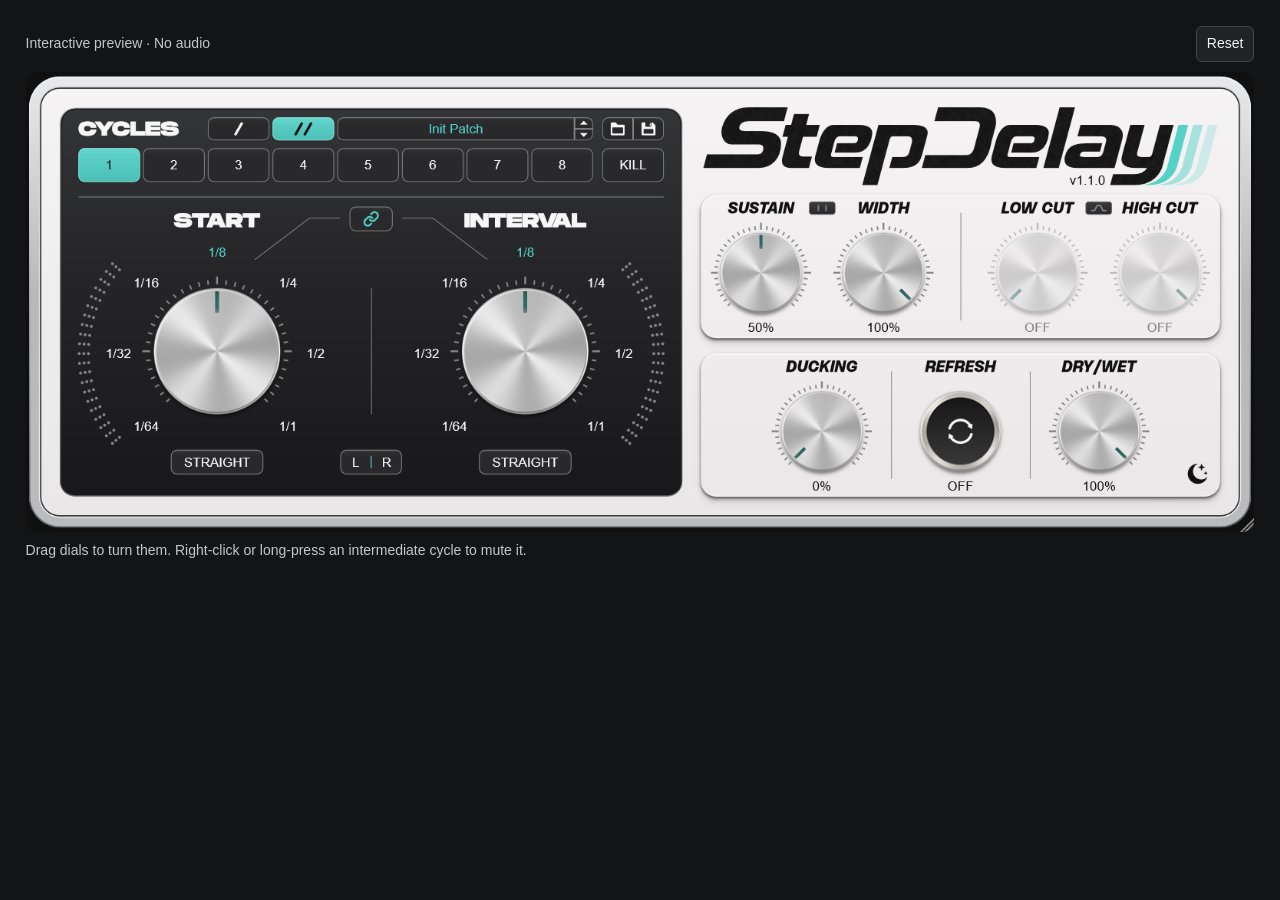
==== StepDelay/index.html @ ef7a7d8e "Add files via upload" ====
<!doctype html>
<html lang="en">
<head>
  <meta charset="utf-8">
  <meta name="viewport" content="width=device-width, initial-scale=1">
  <meta name="theme-color" content="#131415">
  <title>StepDelay Interactive Preview</title>
  <meta name="description" content="Explore the StepDelay interface by Stolen Valor.">
  <link rel="stylesheet" href="style.css">
  <script defer src="assets/native.js"></script>
  <script defer src="demo.js"></script>
</head>
<body>
  <main class="demo" aria-label="StepDelay interactive preview">
    <header class="toolbar">
      <p>Interactive preview <span aria-hidden="true">·</span> No audio</p>
      <div class="tools">
        <button type="button" id="size" aria-pressed="false">Enlarge controls</button>
        <button type="button" id="reset">Reset</button>
      </div>
    </header>
    <div class="viewport" id="viewport">
      <div class="instrument" id="instrument" aria-busy="true" inert>
        <img id="poster" src="assets/light-base.webp" width="1600" height="600" alt="StepDelay plug-in interface" draggable="false">
        <canvas id="panel" width="1600" height="600" aria-hidden="true" hidden></canvas>
        <div id="controls" class="controls"></div>
      </div>
    </div>
    <p class="help" id="gesture-help">Drag dials to turn them. Right-click or long-press an intermediate cycle to mute it.</p>
    <p id="status" role="status" class="status" hidden></p>
    <noscript><p class="help">Enable JavaScript to use the preview controls.</p></noscript>
    <div id="popup" class="popup" hidden></div>
    <input id="preset-file" type="file" accept=".stepdelay" hidden>
  </main>
</body>
</html>
---- StepDelay/style.css ----
:root {
  color-scheme: dark;
  background: #131415;
  color: #f2f3f3;
  font: 100%/1.4 "Segoe UI", Arial, sans-serif;
  --accent: #54d2c8;
}
* { box-sizing: border-box; }
body { margin: 0; }
[hidden] { display: none !important; }
button, input { font: inherit; }
button { color: inherit; cursor: pointer; }
.demo {
  width: min(100%, 1440px);
  margin: 0 auto;
  padding: clamp(12px, 2vw, 28px);
}
.toolbar, .tools { display: flex; align-items: center; }
.toolbar { justify-content: space-between; gap: 12px; margin-bottom: 10px; }
.toolbar p, .help, .status { margin: 0; color: #c3c8c8; }
.toolbar p { font-size: .875rem; }
.tools { gap: 6px; flex-shrink: 0; }
.tools button {
  background: #202224;
  border: 1px solid #414749;
  border-radius: 6px;
  min-height: 36px;
  padding: 5px 10px;
  font-size: .875rem;
}
.tools button:hover, .tools button[aria-pressed="true"] { border-color: var(--accent); }
.viewport { overflow-x: auto; border-radius: 10px; }
.viewport.enlarged .instrument { min-width: 800px; }
@media (min-width: 856px) {
  #size { display: none; }
}
.instrument { width: 100%; position: relative; aspect-ratio: 8 / 3; }
.instrument img, .instrument canvas, .controls {
  position: absolute;
  inset: 0;
  width: 100%;
  height: 100%;
}
.instrument img, .instrument canvas { user-select: none; }
.hotspot {
  position: absolute;
  padding: 0;
  background: transparent;
  border: 0;
  border-radius: 5px;
  color: transparent;
  touch-action: manipulation;
}
.hotspot[role="slider"] { cursor: ns-resize; touch-action: none; }
.hotspot[data-cycle] { touch-action: none; }
.hotspot:disabled { cursor: default; }
.hotspot:not(:disabled):hover { background: rgb(255 255 255 / .06); }
.hotspot:active { background: rgb(0 0 0 / .12); }
.hotspot.round { border-radius: 50%; }
:focus-visible { outline: 2px solid var(--accent); outline-offset: 2px; }
.help { font-size: .875rem; margin-top: 9px; }
.status { font-size: .875rem; margin-top: 6px; }
.popup {
  position: fixed;
  z-index: 2;
  min-width: 132px;
  max-width: calc(100% - 16px);
  max-height: min(360px, calc(100dvh - 16px));
  overflow-y: auto;
  padding: 4px;
  border: 1px solid #626466;
  border-radius: 7px;
  background: #202123;
  box-shadow: 0 8px 22px #0008;
}
.popup button, .popup input {
  display: block;
  width: 100%;
  min-height: 34px;
  padding: 5px 10px;
  border: 0;
  border-radius: 4px;
  background: transparent;
  text-align: left;
}
.popup input { background: #151617; border: 1px solid #555; color: inherit; }
.popup button:hover, .popup button:focus-visible { background: #393c3f; }
.popup button[aria-pressed="true"] { color: #a7eee8; }
.popup form { min-width: 148px; padding: 4px; }
.popup form label { display: block; margin-bottom: 6px; }
@media (max-width: 520px) {
  .demo { padding: 8px; }
  .toolbar { flex-wrap: wrap; gap: 5px; }
  .toolbar p, .help { font-size: .8125rem; }
  .tools button { min-height: 38px; }
}
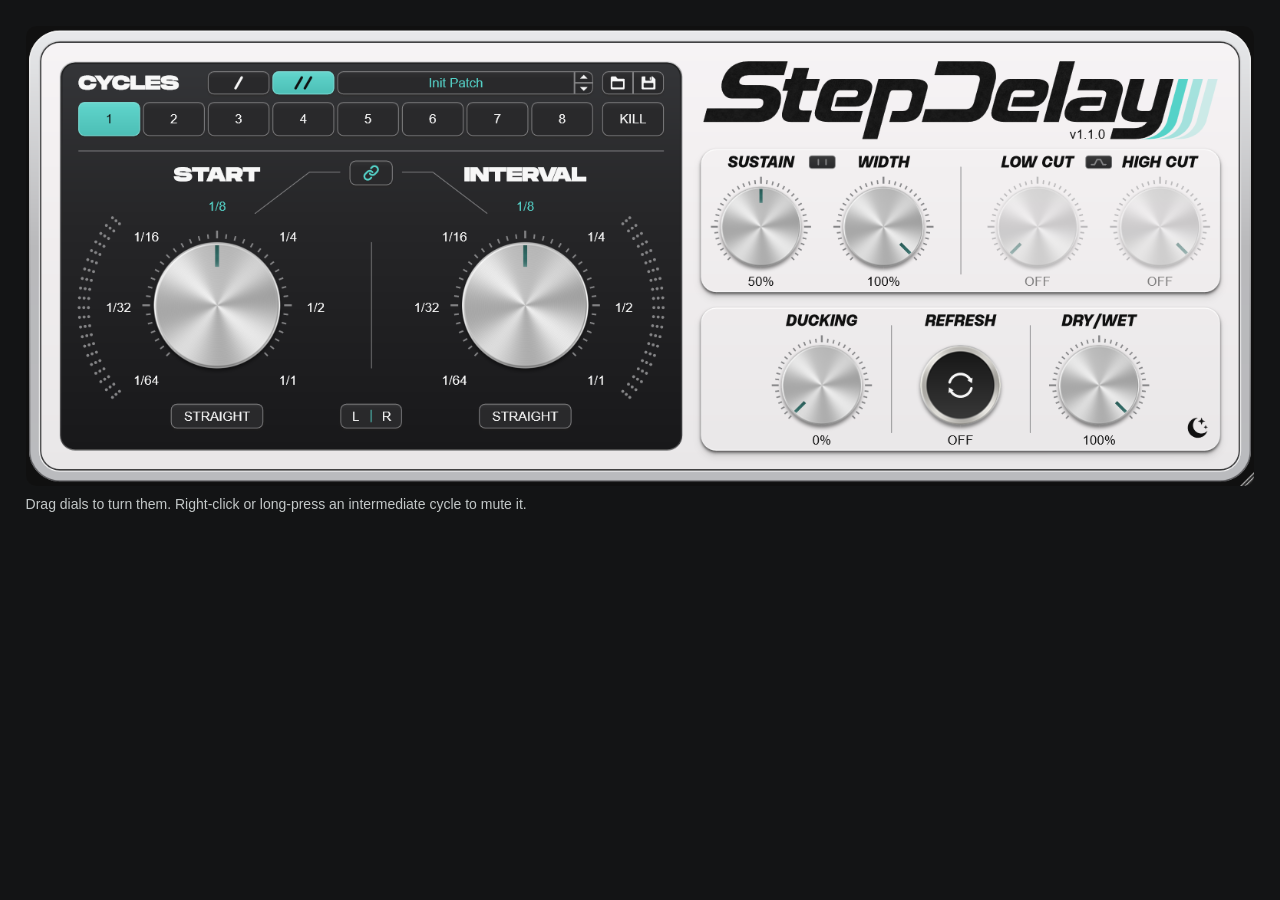
==== commit 18472b0e: "Remove preset file actions and preview toolbar: index.html" ====
--- a/StepDelay/index.html
+++ b/StepDelay/index.html
@@ -12,13 +12,6 @@
 </head>
 <body>
   <main class="demo" aria-label="StepDelay interactive preview">
-    <header class="toolbar">
-      <p>Interactive preview <span aria-hidden="true">·</span> No audio</p>
-      <div class="tools">
-        <button type="button" id="size" aria-pressed="false">Enlarge controls</button>
-        <button type="button" id="reset">Reset</button>
-      </div>
-    </header>
     <div class="viewport" id="viewport">
       <div class="instrument" id="instrument" aria-busy="true" inert>
         <img id="poster" src="assets/light-base.webp" width="1600" height="600" alt="StepDelay plug-in interface" draggable="false">
@@ -30,7 +23,6 @@
     <p id="status" role="status" class="status" hidden></p>
     <noscript><p class="help">Enable JavaScript to use the preview controls.</p></noscript>
     <div id="popup" class="popup" hidden></div>
-    <input id="preset-file" type="file" accept=".stepdelay" hidden>
   </main>
 </body>
 </html>
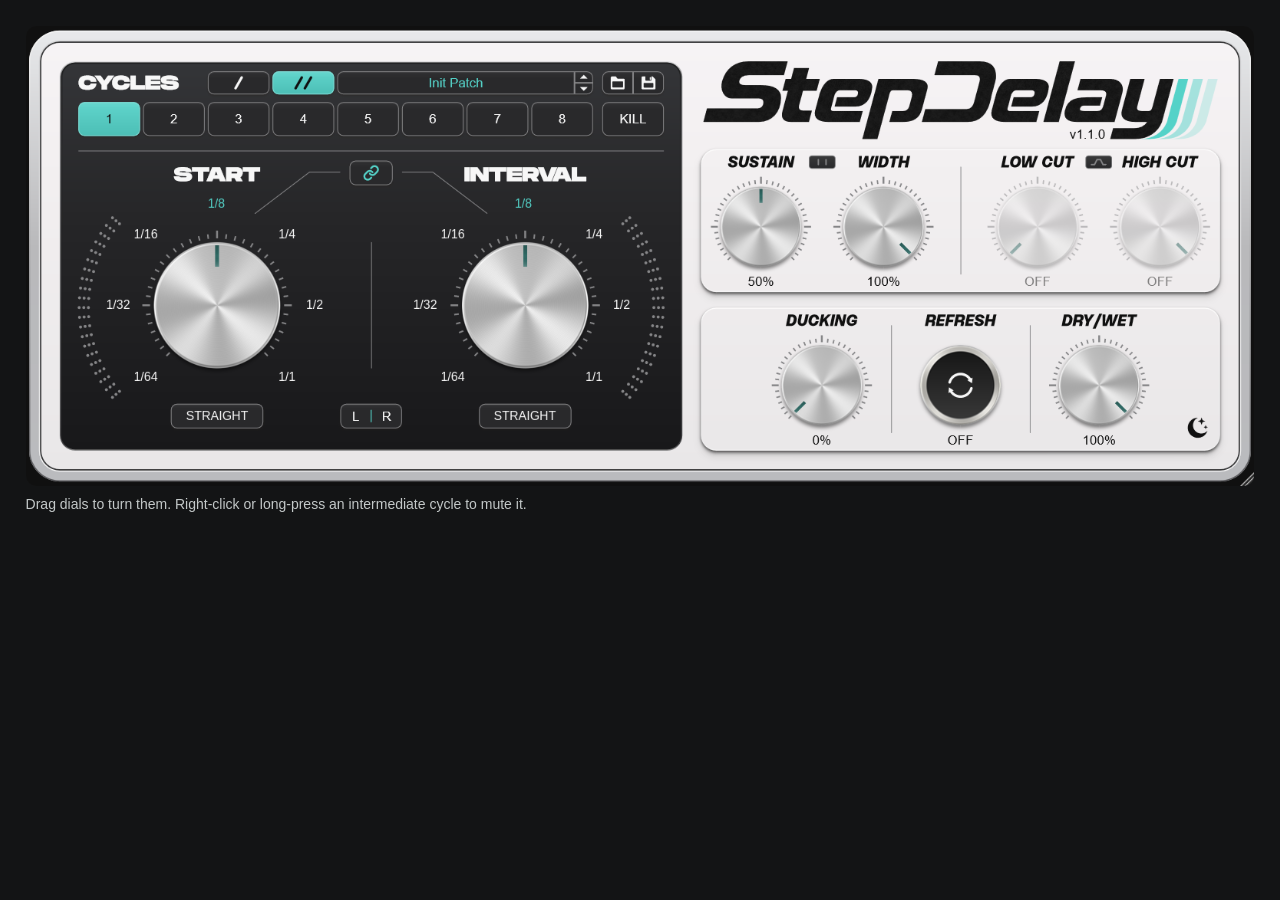
==== commit 25d9e15b: "Prevent a baked timing text flash while StepDelay loads" ====
--- a/StepDelay/index.html
+++ b/StepDelay/index.html
@@ -14,7 +14,7 @@
   <main class="demo" aria-label="StepDelay interactive preview">
     <div class="viewport" id="viewport">
       <div class="instrument" id="instrument" aria-busy="true" inert>
-        <img id="poster" src="assets/light-base.webp" width="1600" height="600" alt="StepDelay plug-in interface" draggable="false">
+        <img id="poster" src="assets/light-base.webp" width="1600" height="600" alt="StepDelay plug-in interface" draggable="false" hidden>
         <canvas id="panel" width="1600" height="600" aria-hidden="true" hidden></canvas>
         <div id="controls" class="controls"></div>
       </div>
--- a/StepDelay/style.css
+++ b/StepDelay/style.css
@@ -15,25 +15,8 @@
   margin: 0 auto;
   padding: clamp(12px, 2vw, 28px);
 }
-.toolbar, .tools { display: flex; align-items: center; }
-.toolbar { justify-content: space-between; gap: 12px; margin-bottom: 10px; }
-.toolbar p, .help, .status { margin: 0; color: #c3c8c8; }
-.toolbar p { font-size: .875rem; }
-.tools { gap: 6px; flex-shrink: 0; }
-.tools button {
-  background: #202224;
-  border: 1px solid #414749;
-  border-radius: 6px;
-  min-height: 36px;
-  padding: 5px 10px;
-  font-size: .875rem;
-}
-.tools button:hover, .tools button[aria-pressed="true"] { border-color: var(--accent); }
+.help, .status { margin: 0; color: #c3c8c8; }
 .viewport { overflow-x: auto; border-radius: 10px; }
-.viewport.enlarged .instrument { min-width: 800px; }
-@media (min-width: 856px) {
-  #size { display: none; }
-}
 .instrument { width: 100%; position: relative; aspect-ratio: 8 / 3; }
 .instrument img, .instrument canvas, .controls {
   position: absolute;
@@ -90,7 +73,5 @@
 .popup form label { display: block; margin-bottom: 6px; }
 @media (max-width: 520px) {
   .demo { padding: 8px; }
-  .toolbar { flex-wrap: wrap; gap: 5px; }
-  .toolbar p, .help { font-size: .8125rem; }
-  .tools button { min-height: 38px; }
+  .help { font-size: .8125rem; }
 }
